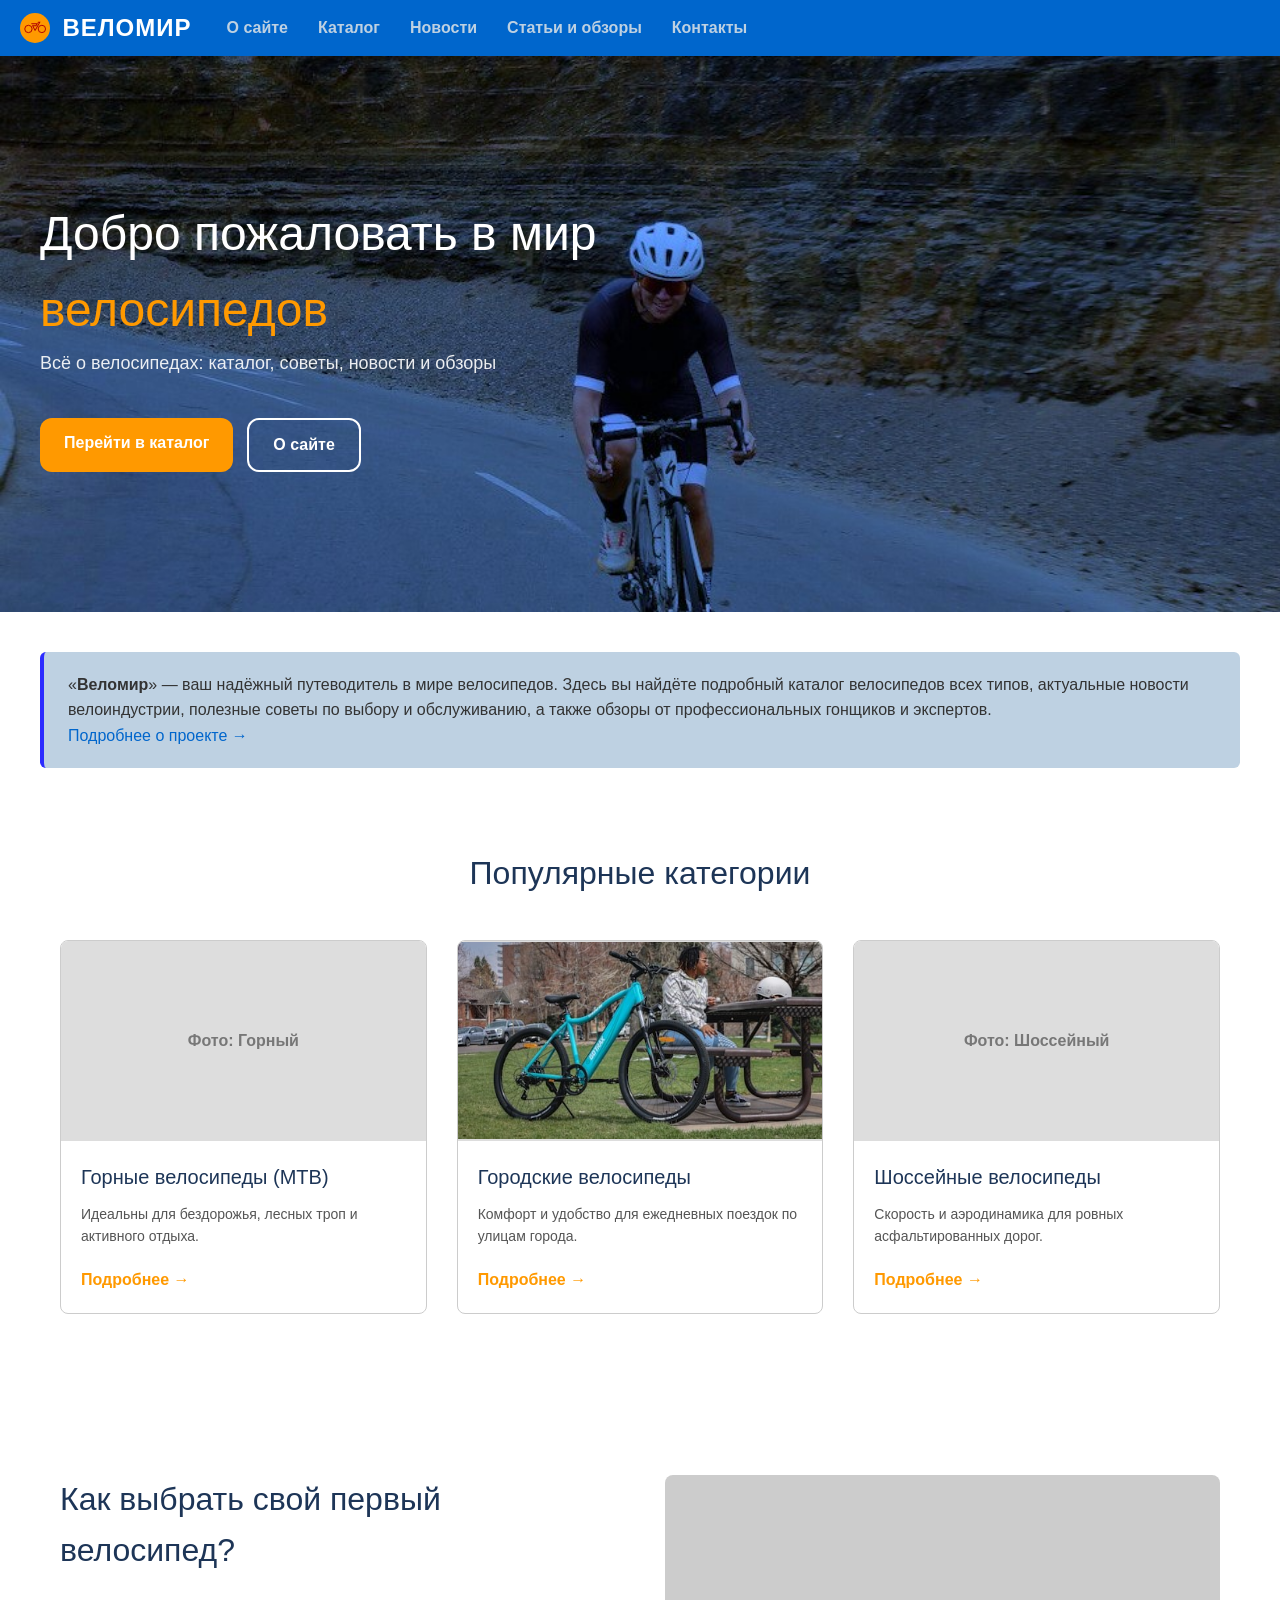
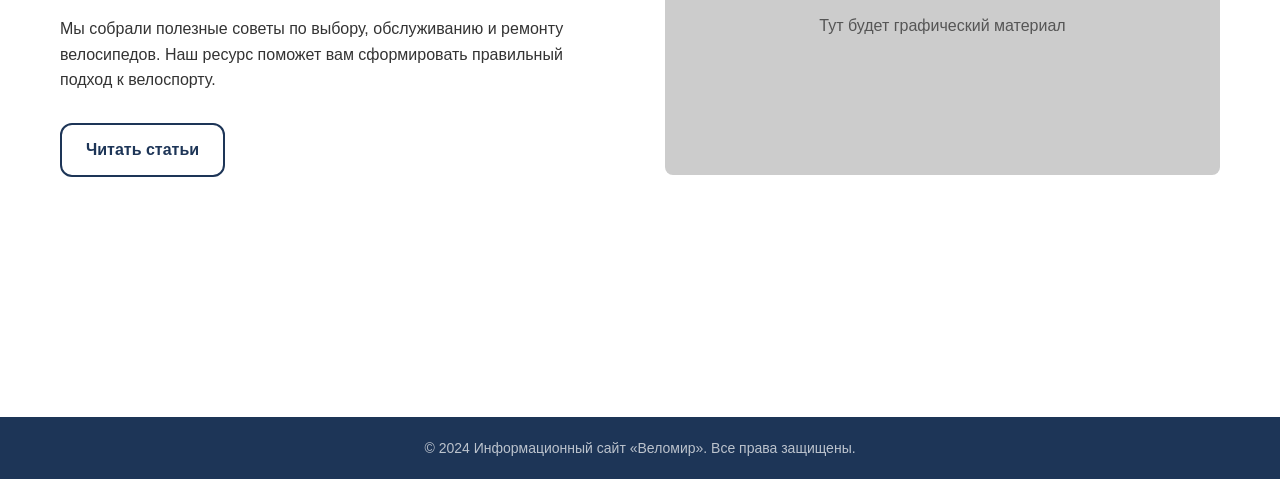
==== html/index.html @ 135940e3 "init" ====
<!doctype html>
<html lang="ru">
  <head>
    <meta charset="UTF-8" />
    <meta name="viewport" content="width=device-width, initial-scale=1.0" />
    <title>Веломир</title>
    <link rel="icon" type="image/svg+xml" href="../images/logo.svg" />
    <link rel="stylesheet" href="../csses/style.css" />
  </head>

  <body class="page">
    <header class="header">
      <div class="header-center">
        <div class="container header__container">
          <img src="../images/logo.svg" alt="Логотип Веломира" />
          <a href="#" class="logo header__logo">ВЕЛОМИР</a>
        </div>
        <div class="header__divider">
          <div class="header__divider-block">
            <nav class="nav">
              <ul class="nav__list">
                <li class="nav__item">
                  <a href="#" class="nav__link">О сайте</a>
                </li>
                <li class="nav__item">
                  <a href="#" class="nav__link">Каталог</a>
                </li>
                <li class="nav__item">
                  <a href="#" class="nav__link">Новости</a>
                </li>
                <li class="nav__item">
                  <a href="#" class="nav__link">Статьи и обзоры</a>
                </li>
                <li class="nav__item">
                  <a href="#" class="nav__link">Контакты</a>
                </li>
              </ul>
            </nav>
          </div>
        </div>
      </div>
    </header>

    <main class="main">
      <section class="hero">
        <div class="container hero__container">
          <h1 class="hero__title">
            Добро пожаловать в мир
            <span class="hero_title-span">велосипедов</span>
          </h1>
          <p class="hero__text">
            Всё о велосипедах: каталог, советы, новости и обзоры
          </p>
          <div class="hero-link">
            <a href="mojet.html" class="btn btn--primary">Перейти в каталог</a>
            <a href="" class="btn btn--primari-two">О сайте</a>
          </div>
        </div>
      </section>

      <section class="info">
        <div class="container info-container">
          <p class="info-paragraf">
            «<strong>Веломир</strong>» — ваш надёжный путеводитель в мире
            велосипедов. Здесь вы найдёте подробный каталог велосипедов всех
            типов, актуальные новости велоиндустрии, полезные советы по выбору и
            обслуживанию, а также обзоры от профессиональных гонщиков и
            экспертов.
          </p>
          <a href="" class="info-link">Подробнее о проекте &rarr;</a>
        </div>
      </section>

      <section class="catalog section">
        <div class="container">
          <h2 class="section__title">Популярные категории</h2>

          <div class="catalog__grid">
            <article class="card">
              <div class="card__image-placeholder">Фото: Горный</div>
              <div class="card__content">
                <h3 class="card__title">Горные велосипеды (MTB)</h3>
                <p class="card__text">
                  Идеальны для бездорожья, лесных троп и активного отдыха.
                </p>
                <a href="#" class="card__link">Подробнее &rarr;</a>
              </div>
            </article>

            <article class="card">
              <div class="card__image-placeholder">
                <img src="../images/katalog/городской.jpg" alt="" />
              </div>
              <div class="card__content">
                <h3 class="card__title">Городские велосипеды</h3>
                <p class="card__text">
                  Комфорт и удобство для ежедневных поездок по улицам города.
                </p>
                <a href="#" class="card__link">Подробнее &rarr;</a>
              </div>
            </article>

            <article class="card">
              <div class="card__image-placeholder">Фото: Шоссейный</div>
              <div class="card__content">
                <h3 class="card__title">Шоссейные велосипеды</h3>
                <p class="card__text">
                  Скорость и аэродинамика для ровных асфальтированных дорог.
                </p>
                <a href="#" class="card__link">Подробнее &rarr;</a>
              </div>
            </article>
          </div>
        </div>
      </section>

      <section class="section section--gray">
        <div class="container adviсe__container">
          <div class="adviсe__content">
            <h2 class="section__title">Как выбрать свой первый велосипед?</h2>
            <p class="adviсe__text">
              Мы собрали полезные советы по выбору, обслуживанию и ремонту
              велосипедов. Наш ресурс поможет вам сформировать правильный подход
              к велоспорту.
            </p>
            <a href="#" class="btn btn--outline">Читать статьи</a>
          </div>
          <div class="adviсe__image-placeholder">
            Тут будет графический материал
          </div>
        </div>
      </section>

      <section class="news section"></section>
    </main>

    <footer class="footer">
      <div class="container footer__container">
        <p class="footer__copyright">
          © 2024 Информационный сайт «Веломир». Все права защищены.
        </p>
      </div>
    </footer>
  </body>
</html>
---- csses/style.css ----
/* базовые стили */
@import 'basic/reset.css';
@import 'basic/fonts.css';
@import 'basic/global.css';
@import 'basic/var.css';
@import 'basic/btn.css';
@import 'basic/adaptiv.css';
/* components */
@import 'components/nav-bar.css';
@import 'components/footer.css'; 
  /* Home */
@import 'home/hero.css';
@import 'home/info.css';
@import 'home/catalog.css';
@import 'home/news.css';
@import 'home/adviсe-container.css';
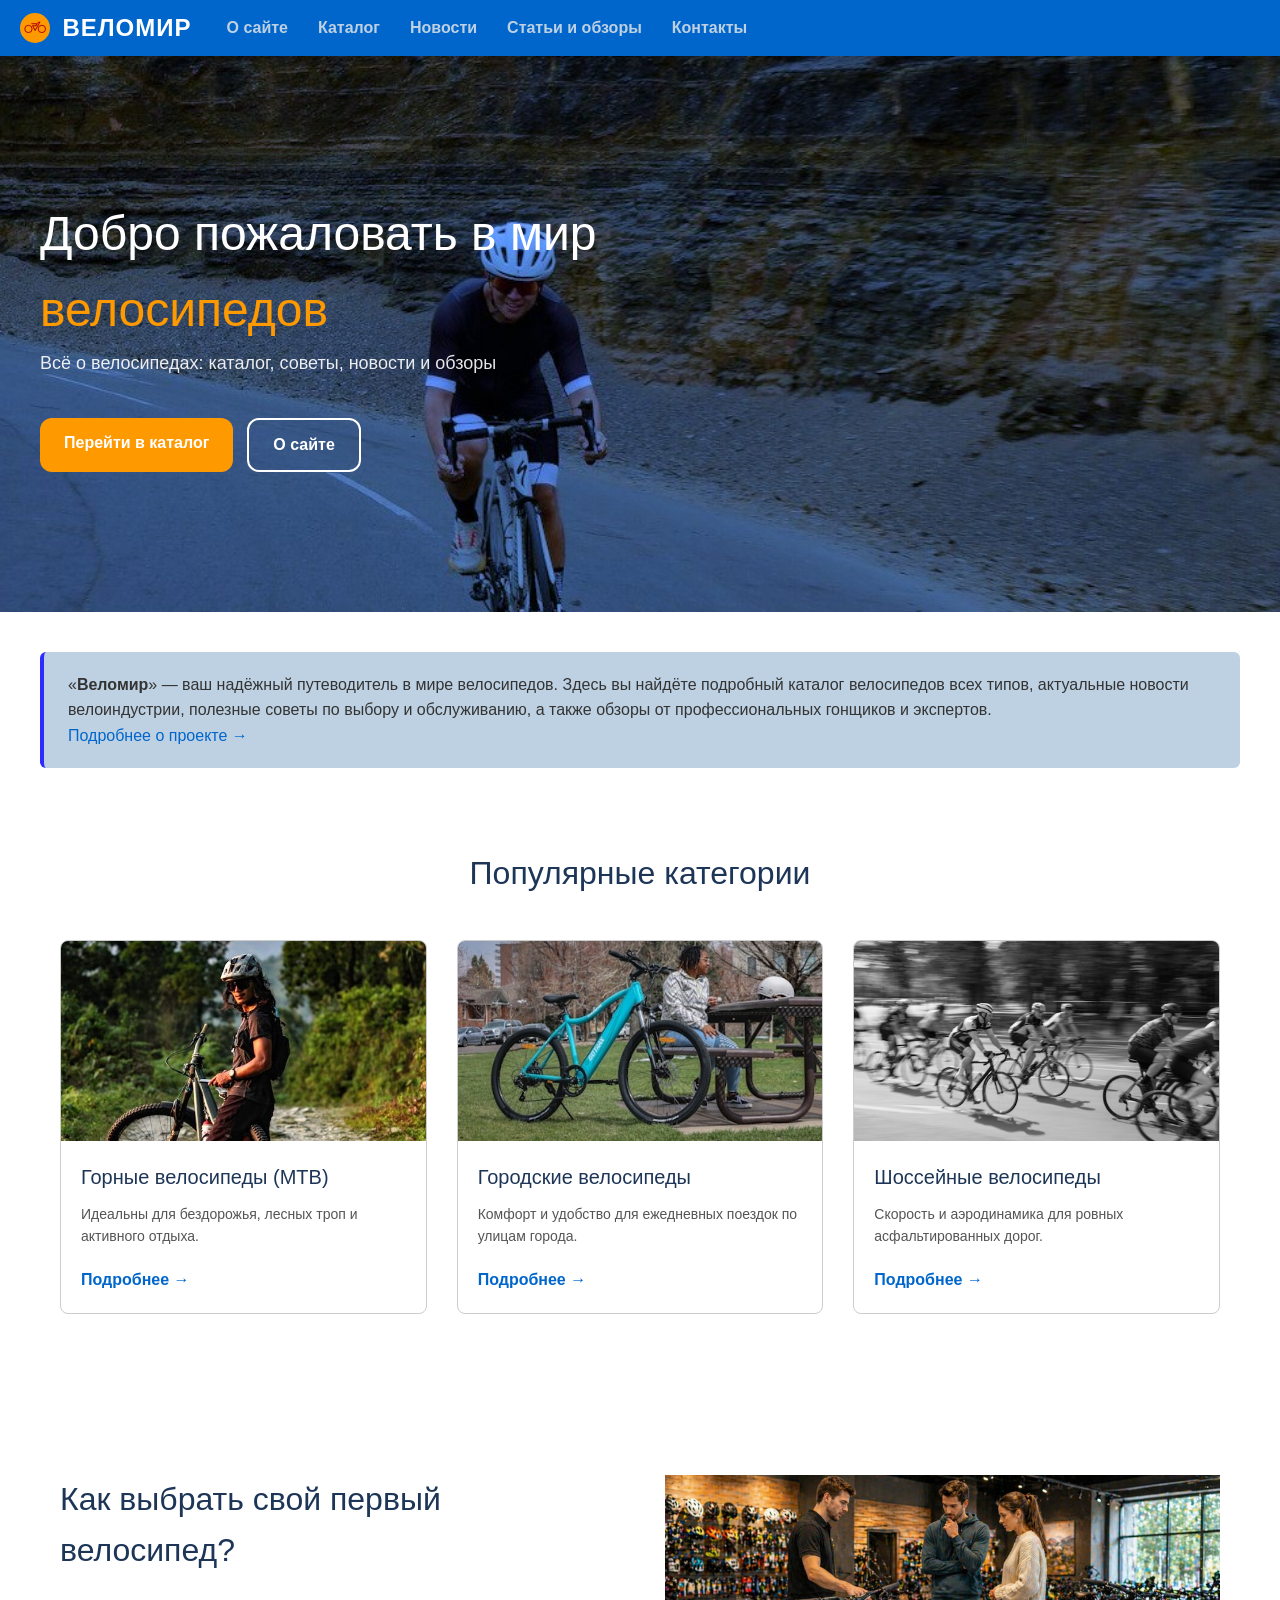
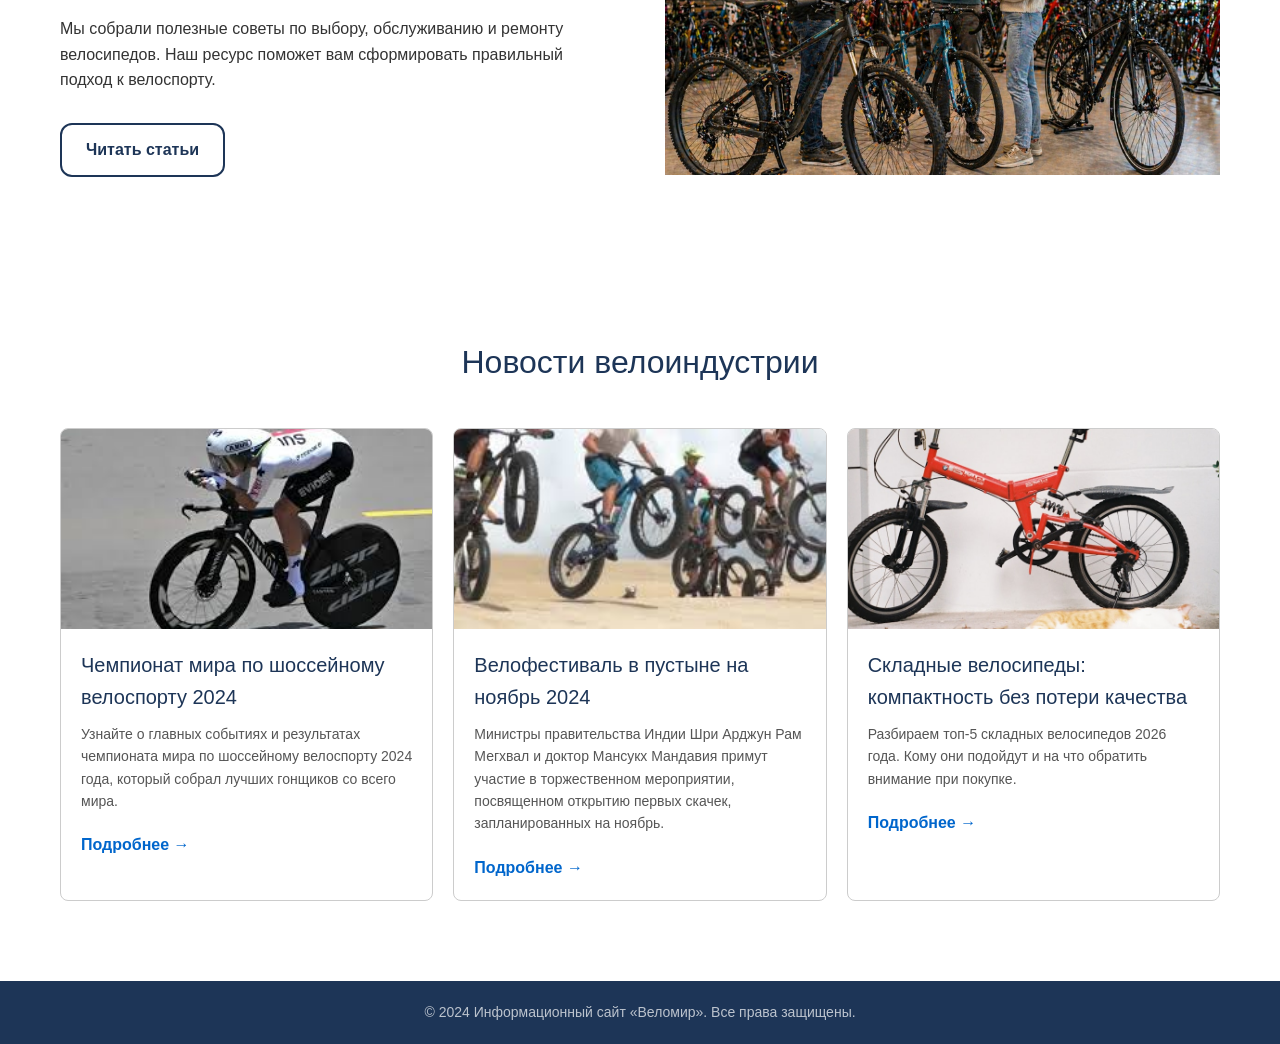
==== commit 1b10489f: "главная готова" ====
--- a/html/index.html
+++ b/html/index.html
@@ -77,7 +77,7 @@
 
           <div class="catalog__grid">
             <article class="card">
-              <div class="card__image-placeholder">Фото: Горный</div>
+              <div class="card__image-placeholder"><img src="../images/katalog/горные.jpg" alt=""></div>
               <div class="card__content">
                 <h3 class="card__title">Горные велосипеды (MTB)</h3>
                 <p class="card__text">
@@ -101,7 +101,9 @@
             </article>
 
             <article class="card">
-              <div class="card__image-placeholder">Фото: Шоссейный</div>
+              <div class="card__image-placeholder">
+                <img src="../images/katalog/шосcейные.png" alt="" />
+              </div>
               <div class="card__content">
                 <h3 class="card__title">Шоссейные велосипеды</h3>
                 <p class="card__text">
@@ -126,12 +128,56 @@
             <a href="#" class="btn btn--outline">Читать статьи</a>
           </div>
           <div class="adviсe__image-placeholder">
-            Тут будет графический материал
+            <img src="../images/выбор.jpg" alt="Советы по выбору велосипеда" />
           </div>
         </div>
       </section>
 
-      <section class="news section"></section>
+      <section class="news section">
+        <div class="container news__container">
+          <h2 class="section__title">Новости велоиндустрии</h2>
+          <div class="news__grid">
+            <article class="card">
+              <div class="card__image-placeholder">
+                <img src="../images/news/чемпионат мира по шошейному.jpg" alt="Новость 1" />
+              </div>
+              <div class="card__content">
+                <h3 class="card__title">Чемпионат мира по шоссейному велоспорту 2024</h3>
+                <p class="card__text">
+                  Узнайте о главных событиях и результатах чемпионата мира по
+                  шоссейному велоспорту 2024 года, который собрал лучших гонщиков
+                  со всего мира.
+                </p>
+                <a href="#" class="card__link">Подробнее &rarr;</a>
+              </div>
+            </article>
+            <article class="card">
+              <div class="card__image-placeholder">
+                <img src="../images/news/пустынный фестиваль.jpg" alt="Новость 2" />
+              </div>
+              <div class="card__content">
+                <h3 class="card__title">Велофестиваль в пустыне на ноябрь 2024</h3>
+                <p class="card__text">
+                  Министры правительства Индии Шри Арджун Рам Мегхвал и доктор Мансукх Мандавия примут участие в торжественном мероприятии, посвященном открытию первых скачек, запланированных на ноябрь.
+                </p>
+                <a href="#" class="card__link">Подробнее &rarr;</a>
+              </div>
+            </article>
+            <article class="card">
+              <div class="card__image-placeholder">
+                <img src="../images/news/складные.jpg" alt="Новость 3" />
+              </div>
+              <div class="card__content">
+                <h3 class="card__title">Складные велосипеды: компактность без потери качества</h3>
+                <p class="card__text">
+                  Разбираем топ-5 складных велосипедов 2026 года. Кому они подойдут и на что обратить внимание при покупке.
+                </p>
+                <a href="#" class="card__link">Подробнее &rarr;</a>
+              </div>
+            </article>
+          </div>
+        </div>
+      </section>
     </main>
 
     <footer class="footer">
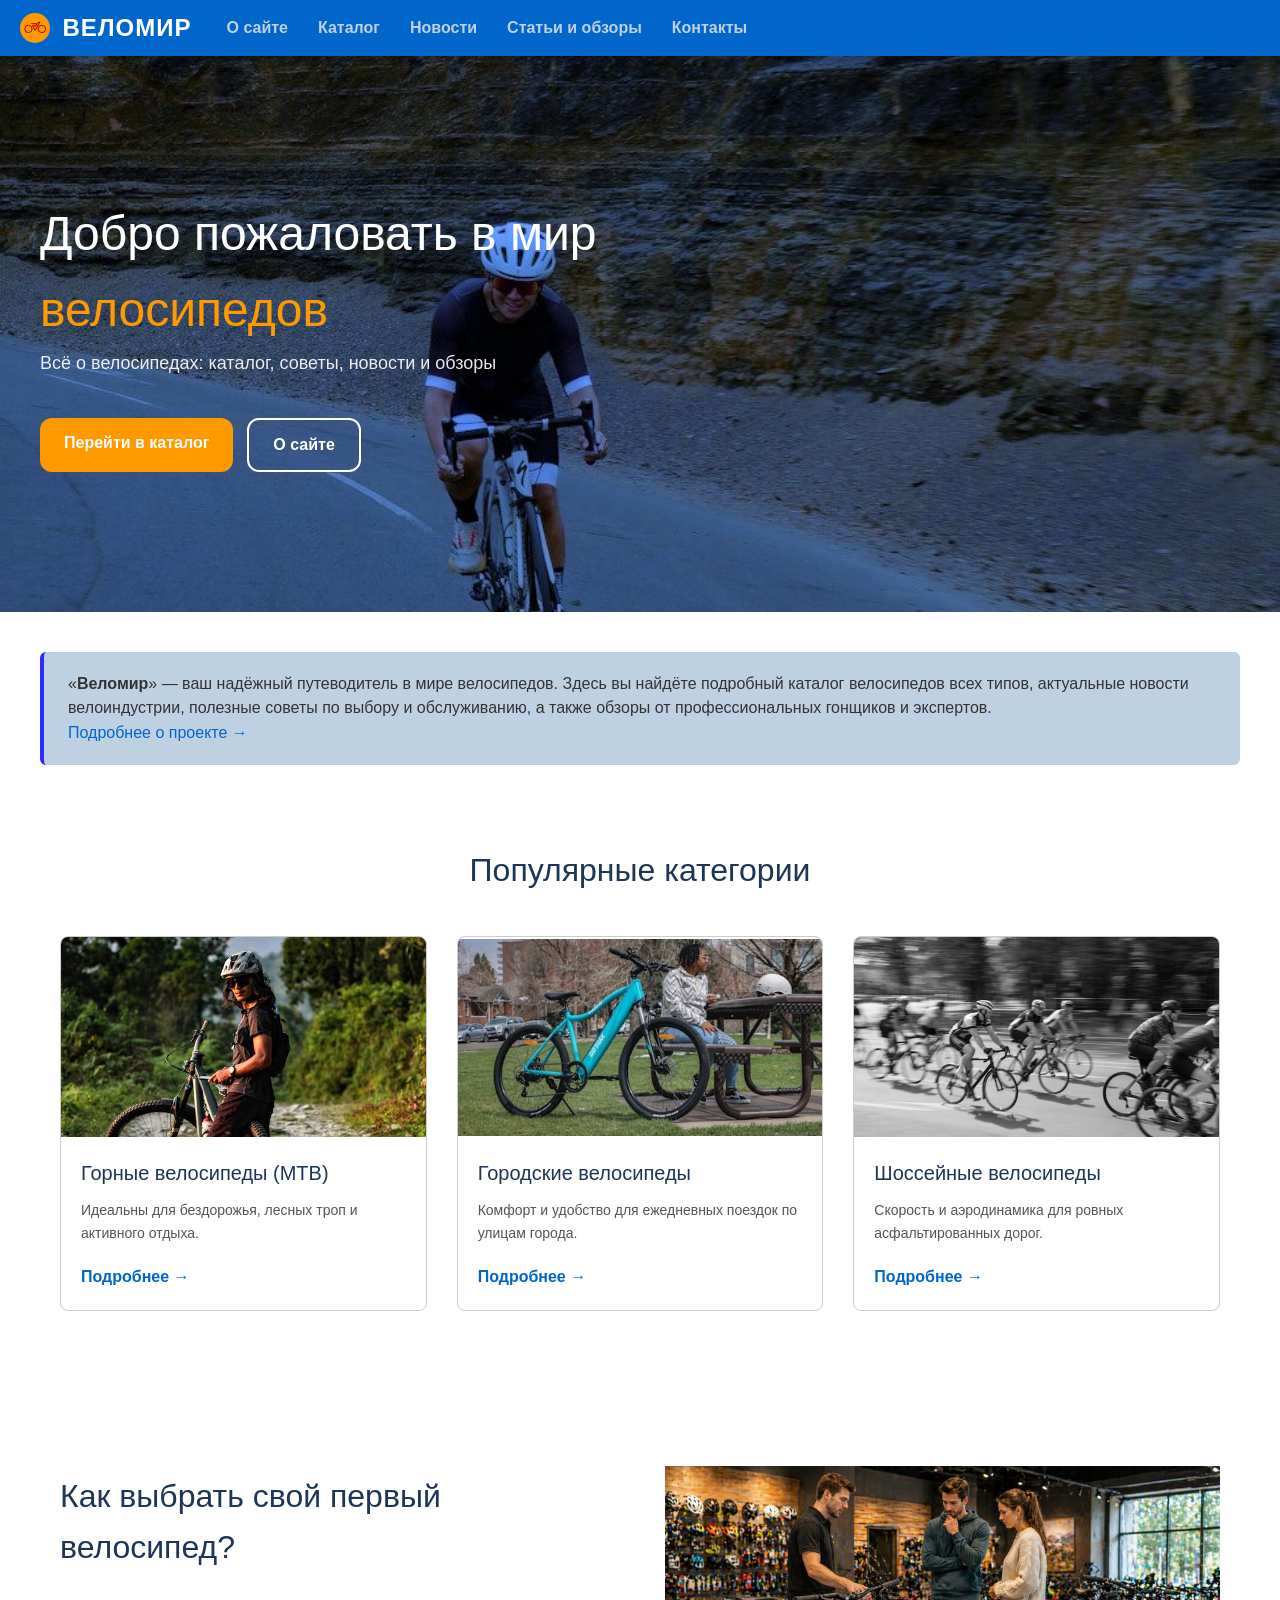
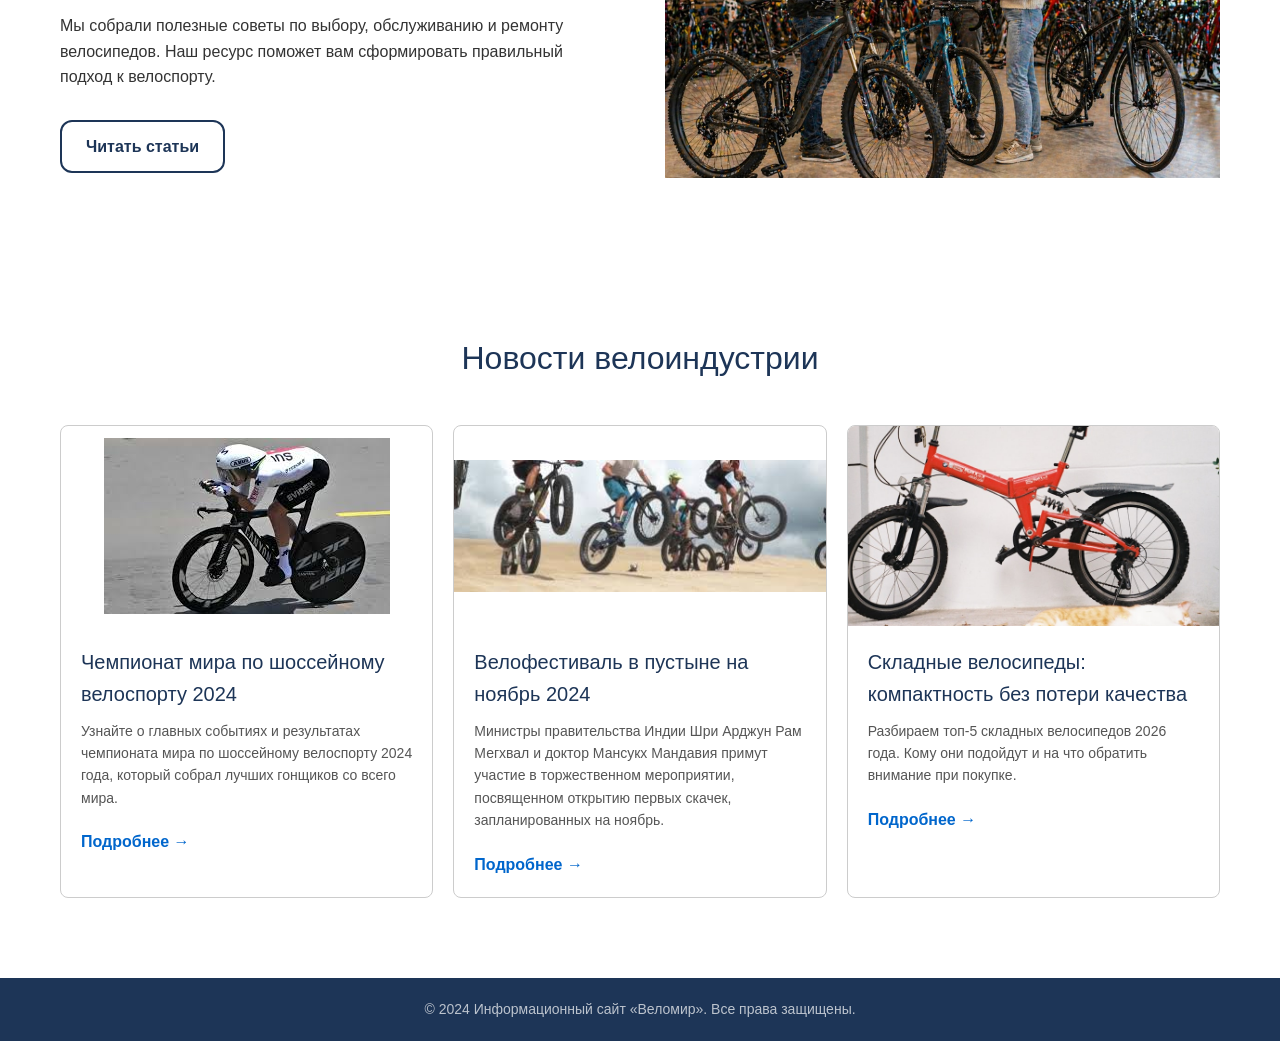
==== commit 479571c7: "каталоги" ====
--- a/html/index.html
+++ b/html/index.html
@@ -13,21 +13,21 @@
       <div class="header-center">
         <div class="container header__container">
           <img src="../images/logo.svg" alt="Логотип Веломира" />
-          <a href="#" class="logo header__logo">ВЕЛОМИР</a>
+          <a href="index.html" class="logo header__logo">ВЕЛОМИР</a>
         </div>
         <div class="header__divider">
           <div class="header__divider-block">
             <nav class="nav">
               <ul class="nav__list">
                 <li class="nav__item">
-                  <a href="#" class="nav__link">О сайте</a>
+                  <a href="about-the-site.html" class="nav__link">О сайте</a>
                 </li>
                 <li class="nav__item">
-                  <a href="#" class="nav__link">Каталог</a>
+                  <a href="katalog.html" class="nav__link">Каталог</a>
                 </li>
                 <li class="nav__item">
                   <a href="#" class="nav__link">Новости</a>
-                </li>
+                </li>                                       
                 <li class="nav__item">
                   <a href="#" class="nav__link">Статьи и обзоры</a>
                 </li>
@@ -52,8 +52,8 @@
             Всё о велосипедах: каталог, советы, новости и обзоры
           </p>
           <div class="hero-link">
-            <a href="mojet.html" class="btn btn--primary">Перейти в каталог</a>
-            <a href="" class="btn btn--primari-two">О сайте</a>
+            <a href="katalog.html" class="btn btn--primary">Перейти в каталог</a>
+            <a href="about-the-site.html" class="btn btn--primari-two">О сайте</a>
           </div>
         </div>
       </section>
@@ -67,7 +67,7 @@
             обслуживанию, а также обзоры от профессиональных гонщиков и
             экспертов.
           </p>
-          <a href="" class="info-link">Подробнее о проекте &rarr;</a>
+          <a href="about-the-site.html" class="info-link">Подробнее о проекте &rarr;</a>
         </div>
       </section>
 
--- a/csses/style.css
+++ b/csses/style.css
@@ -14,4 +14,8 @@
 @import 'home/catalog.css';
 @import 'home/news.css';
 @import 'home/adviсe-container.css';
-
+ /* list-two */
+ @import 'list-two/page-nav.css';
+ @import 'list-two/mision.css';
+/* list-tree */
+@import 'list-tree/grid-section.css';
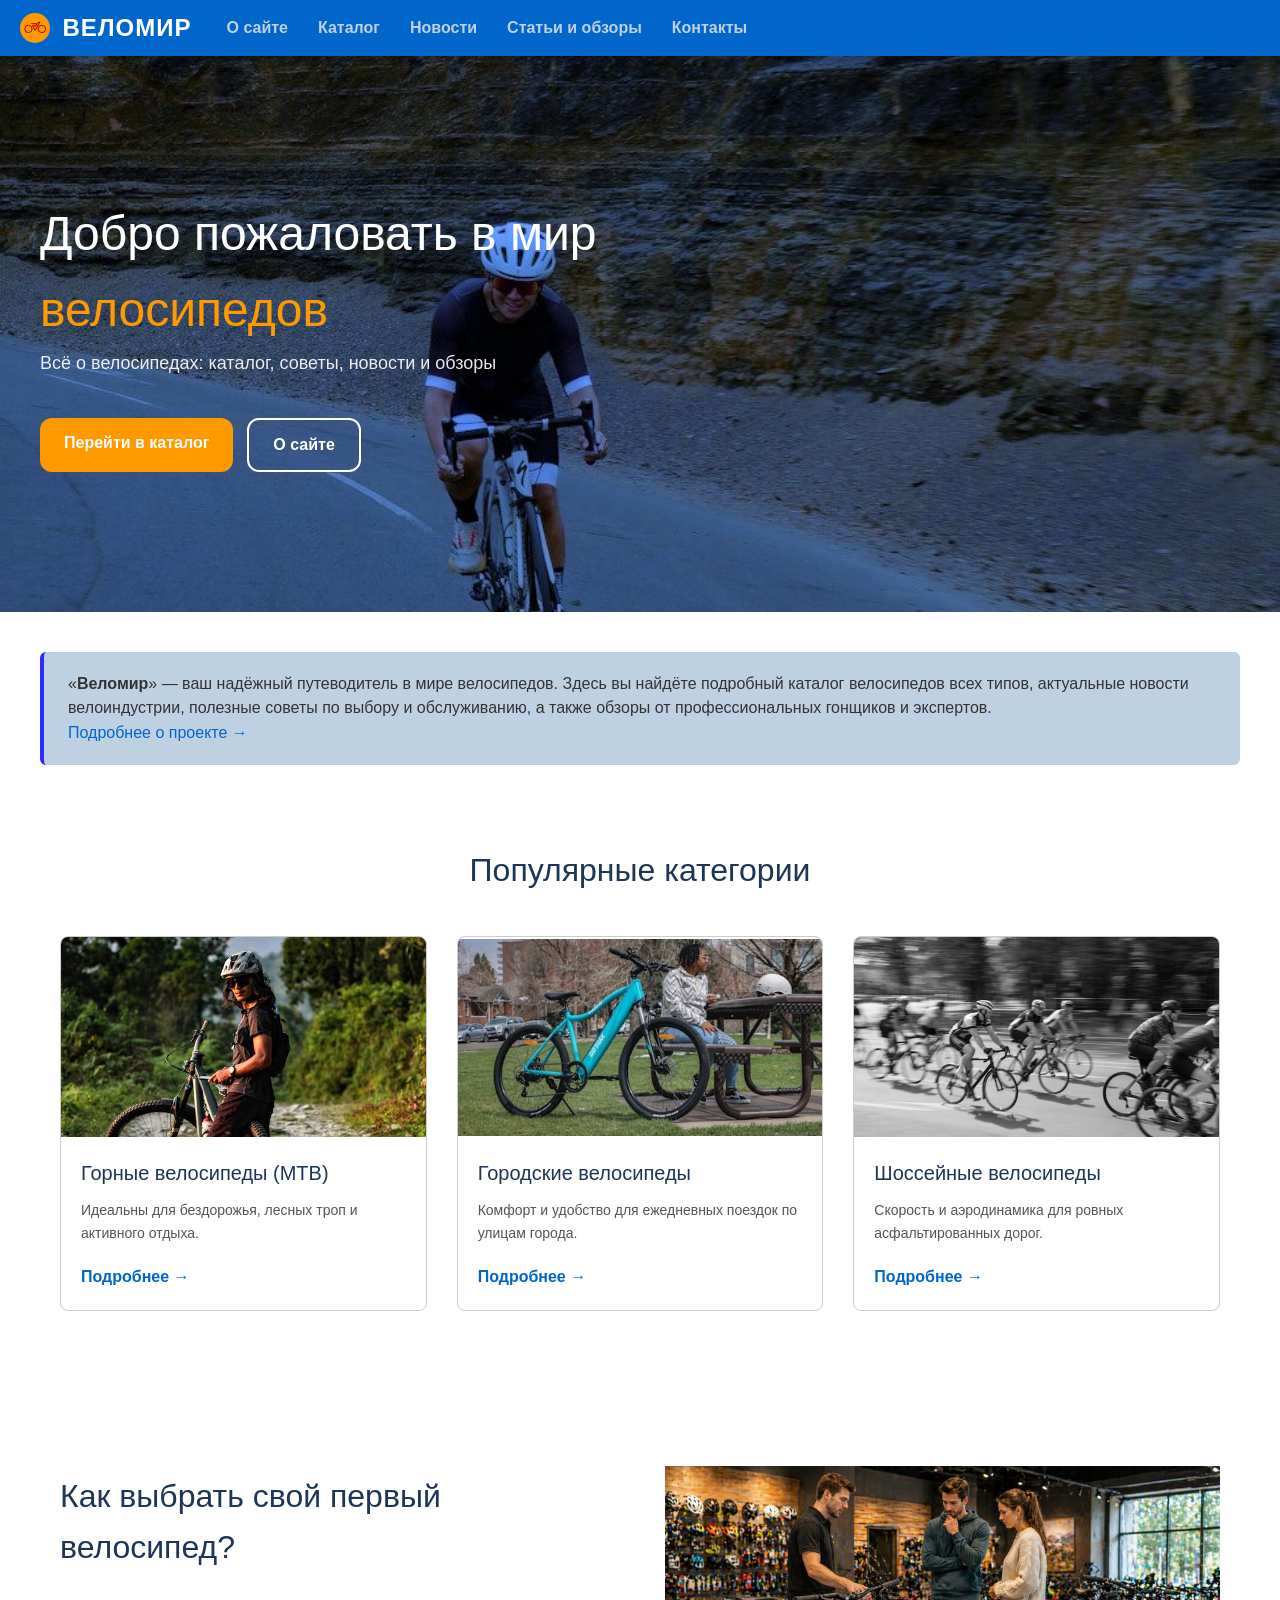
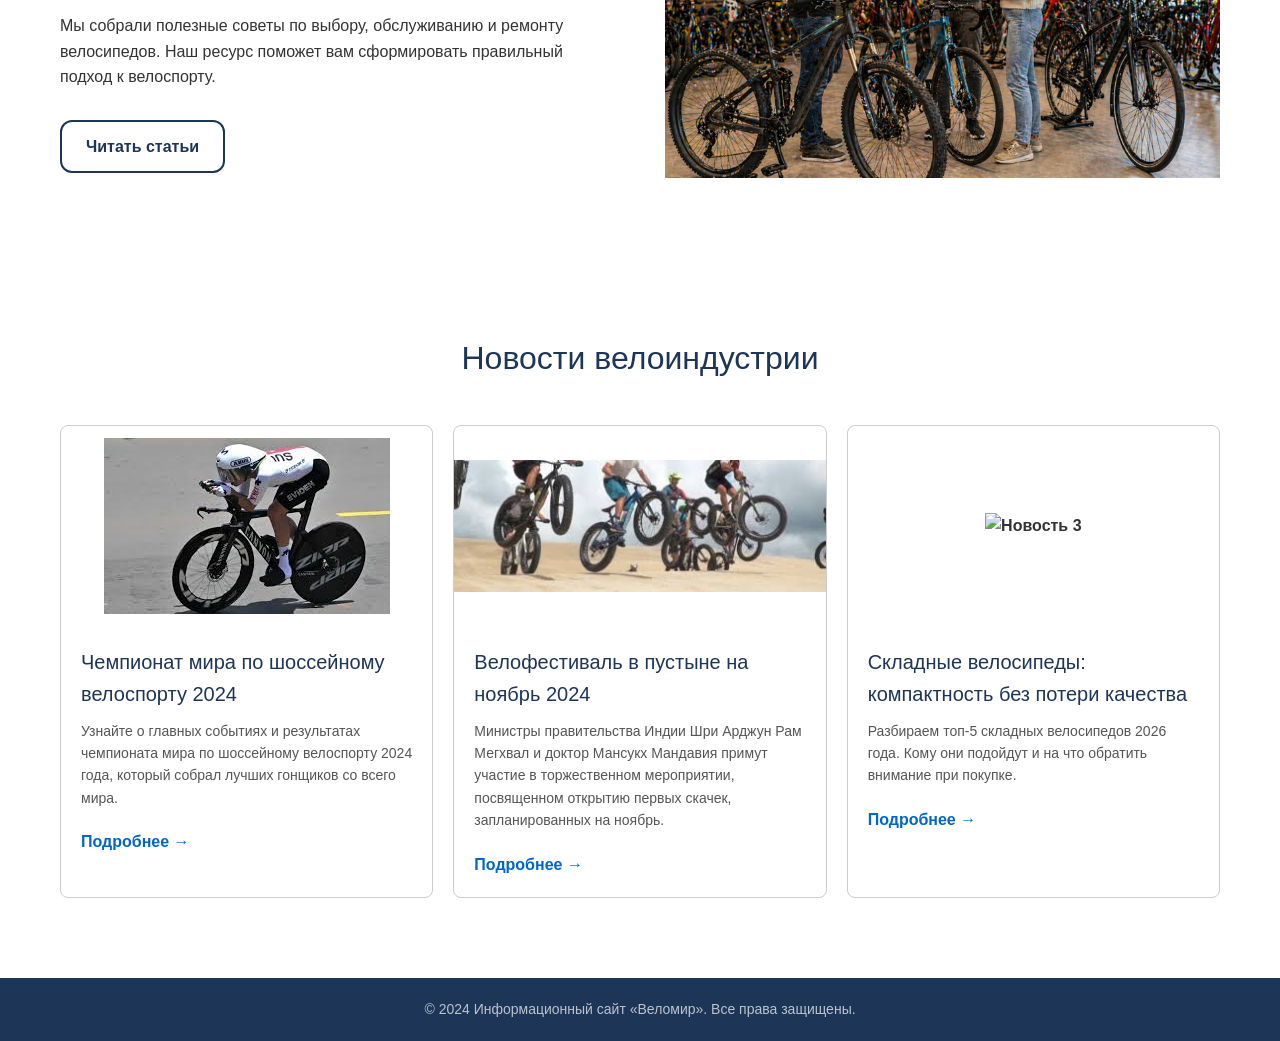
==== commit 79df9135: "news and articles" ====
--- a/html/index.html
+++ b/html/index.html
@@ -26,10 +26,10 @@
                   <a href="katalog.html" class="nav__link">Каталог</a>
                 </li>
                 <li class="nav__item">
-                  <a href="#" class="nav__link">Новости</a>
+                  <a href="news.html" class="nav__link">Новости</a>
                 </li>                                       
                 <li class="nav__item">
-                  <a href="#" class="nav__link">Статьи и обзоры</a>
+                  <a href="articles-and-reviews.html" class="nav__link">Статьи и обзоры</a>
                 </li>
                 <li class="nav__item">
                   <a href="#" class="nav__link">Контакты</a>
@@ -139,7 +139,7 @@
           <div class="news__grid">
             <article class="card">
               <div class="card__image-placeholder">
-                <img src="../images/news/чемпионат мира по шошейному.jpg" alt="Новость 1" />
+                <img src="../images/news/чемпионат мира на шоссейниках.jpg" alt="Новость 1" />
               </div>
               <div class="card__content">
                 <h3 class="card__title">Чемпионат мира по шоссейному велоспорту 2024</h3>
--- a/csses/style.css
+++ b/csses/style.css
@@ -19,3 +19,7 @@
  @import 'list-two/mision.css';
 /* list-tree */
 @import 'list-tree/grid-section.css';
+/* list-four */
+@import 'list-four/boxes-news.css';
+/* list-five */
+@import 'list-five/boxes-articles.css';
